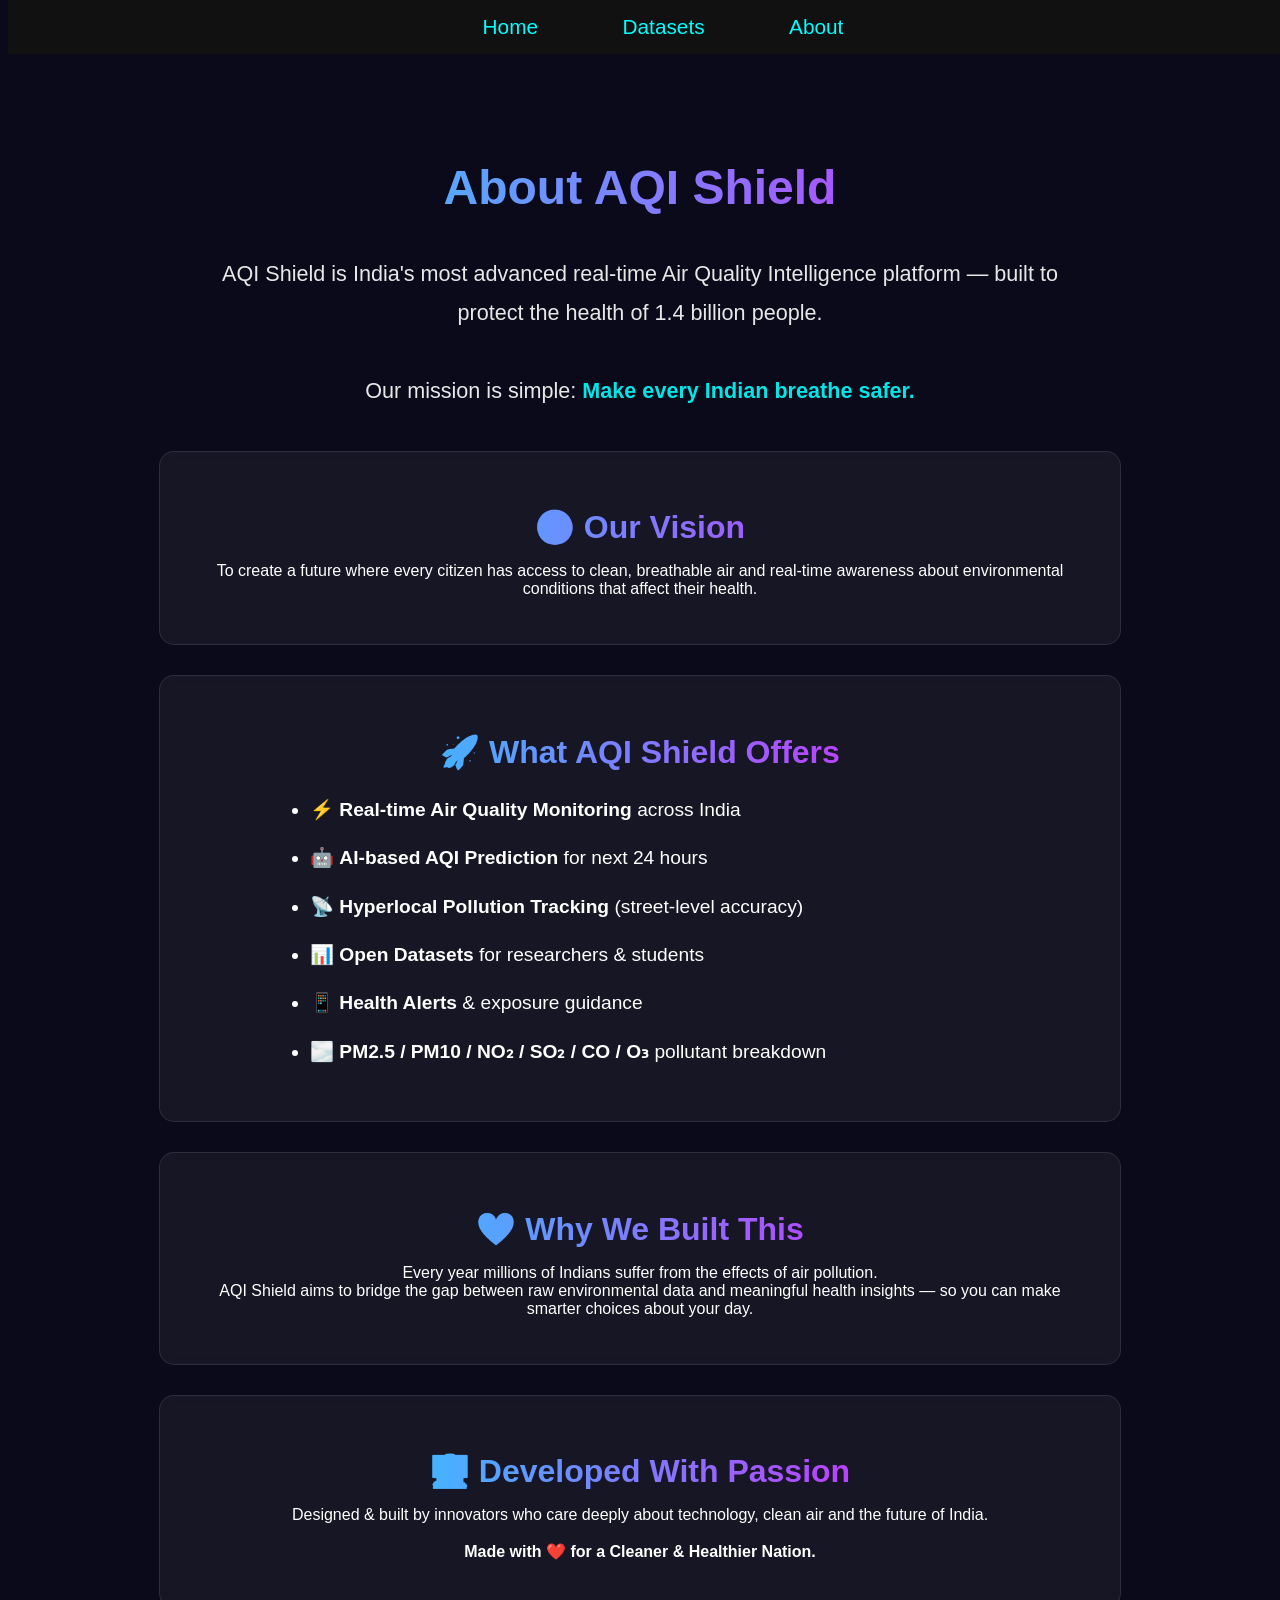
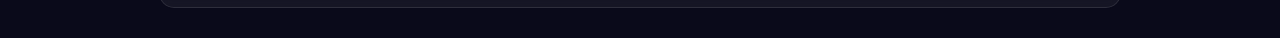
==== templates/about.html @ cfc1a2ea "Add files via upload" ====
<!DOCTYPE html>
<html>
<head>
<meta charset="utf-8">
<title>About - AQI Shield</title>

<style>
    body{
        background:#0a0a1a;
        color:#fff;
        font-family:Arial;
        text-align:center;
        padding-top:120px
    }

    nav{
        position:fixed;
        top:0;
        width:100%;
        background:#111;
        padding:15px;
        z-index:999
    }

    nav a{
        color:#0ff;
        margin:0 40px;
        text-decoration:none;
        font-size:1.3rem
    }

    nav a:hover{
        color:#f0f
    }

    h1{
        font-size:3rem;
        background:linear-gradient(90deg,#0ff,#f0f);
        -webkit-background-clip:text;
        -webkit-text-fill-color:transparent
    }

    .section{
        max-width:900px;
        margin:40px auto;
        font-size:1.35rem;
        line-height:1.8;
        opacity:0.9;
    }

    .box{
        background:rgba(255,255,255,0.05);
        border:1px solid rgba(255,255,255,0.1);
        padding:30px;
        margin:30px auto;
        border-radius:15px;
        max-width:900px;
        backdrop-filter:blur(6px);
    }

    h2{
        margin-bottom:15px;
        font-size:2rem;
        background:linear-gradient(90deg,#00f5ff,#ff00ff);
        -webkit-background-clip:text;
        -webkit-text-fill-color:transparent;
    }

    ul{
        text-align:left;
        max-width:700px;
        margin:20px auto;
        line-height:2;
        font-size:1.2rem;
    }

    li{
        margin-bottom:10px;
    }
</style>
</head>

<body>

<nav>
    <a href="/">Home</a>
    <a href="/datasets">Datasets</a>
    <a href="/about">About</a>
</nav>

<h1>About AQI Shield</h1>

<p class="section">
    AQI Shield is India's most advanced real-time Air Quality Intelligence platform —  
    built to protect the health of 1.4 billion people.<br><br>
    Our mission is simple:  
    <b style="color:#0ff;">Make every Indian breathe safer.</b>
</p>

<div class="box">
    <h2>🌍 Our Vision</h2>
    <p>
        To create a future where every citizen has access to clean, breathable air  
        and real-time awareness about environmental conditions that affect their health.
    </p>
</div>

<div class="box">
    <h2>🚀 What AQI Shield Offers</h2>
    <ul>
        <li>⚡ <b>Real-time Air Quality Monitoring</b> across India</li>
        <li>🤖 <b>AI-based AQI Prediction</b> for next 24 hours</li>
        <li>📡 <b>Hyperlocal Pollution Tracking</b> (street-level accuracy)</li>
        <li>📊 <b>Open Datasets</b> for researchers & students</li>
        <li>📱 <b>Health Alerts</b> & exposure guidance</li>
        <li>🌫️ <b>PM2.5 / PM10 / NO₂ / SO₂ / CO / O₃</b> pollutant breakdown</li>
    </ul>
</div>

<div class="box">
    <h2>❤️ Why We Built This</h2>
    <p>
        Every year millions of Indians suffer from the effects of air pollution.<br>
        AQI Shield aims to bridge the gap between raw environmental data and  
        meaningful health insights — so you can make smarter choices about your day.
    </p>
</div>

<div class="box">
    <h2>👨‍💻 Developed With Passion</h2>
    <p>
        Designed & built by innovators who care deeply about technology,  
        clean air and the future of India.<br><br>
        <b>Made with ❤️ for a Cleaner & Healthier Nation.</b>
    </p>
</div>

</body>
</html>
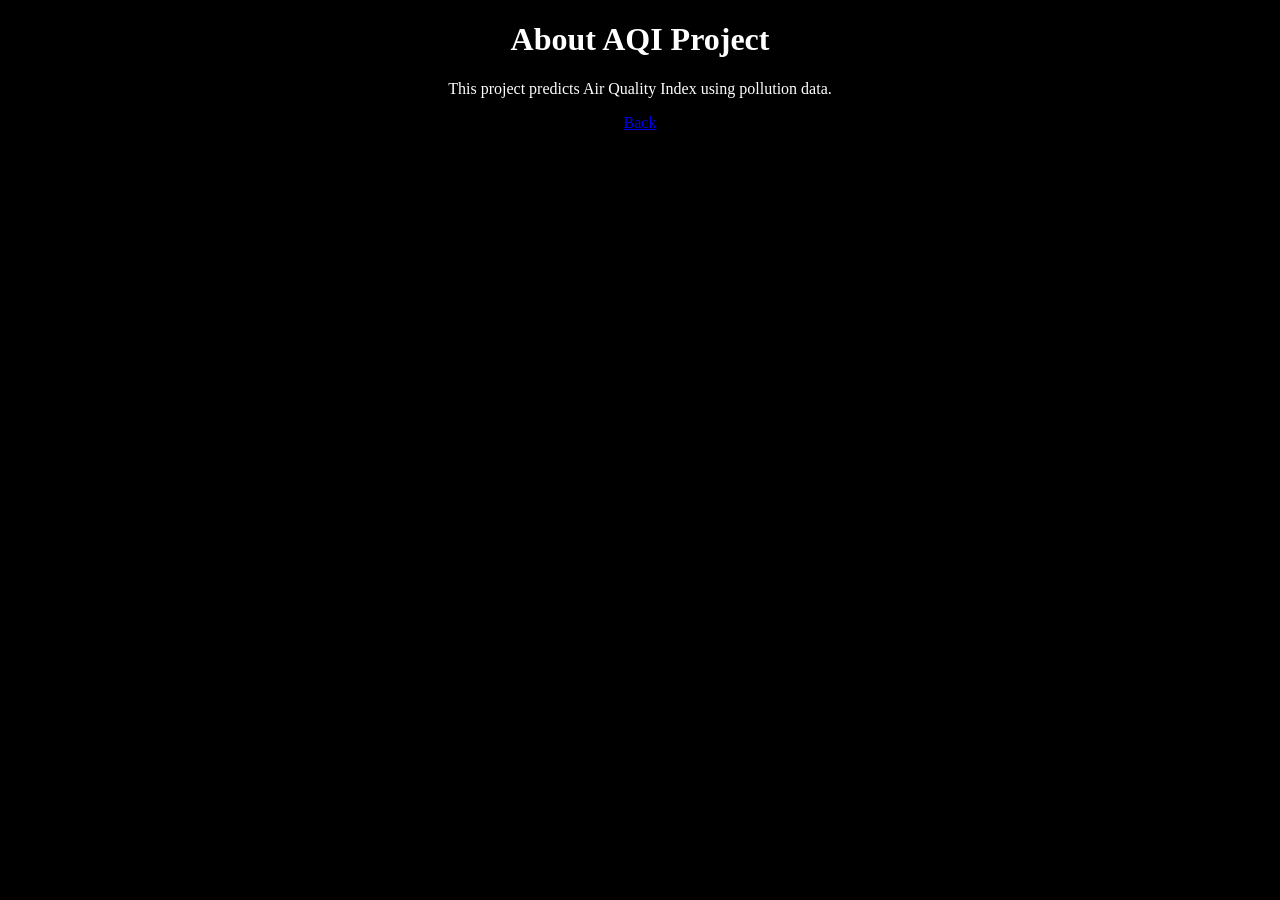
==== commit 135fcf54: "Revamp about.html for AQI project Replaced the old about page with a simplified version that focuses" ====
--- a/templates/about.html
+++ b/templates/about.html
@@ -1,139 +1,14 @@
 <!DOCTYPE html>
 <html>
 <head>
-<meta charset="utf-8">
-<title>About - AQI Shield</title>
+<title>About</title>
+</head>
+<body style="background:black;color:white;text-align:center">
 
-<style>
-    body{
-        background:#0a0a1a;
-        color:#fff;
-        font-family:Arial;
-        text-align:center;
-        padding-top:120px
-    }
+<h1>About AQI Project</h1>
+<p>This project predicts Air Quality Index using pollution data.</p>
 
-    nav{
-        position:fixed;
-        top:0;
-        width:100%;
-        background:#111;
-        padding:15px;
-        z-index:999
-    }
-
-    nav a{
-        color:#0ff;
-        margin:0 40px;
-        text-decoration:none;
-        font-size:1.3rem
-    }
-
-    nav a:hover{
-        color:#f0f
-    }
-
-    h1{
-        font-size:3rem;
-        background:linear-gradient(90deg,#0ff,#f0f);
-        -webkit-background-clip:text;
-        -webkit-text-fill-color:transparent
-    }
-
-    .section{
-        max-width:900px;
-        margin:40px auto;
-        font-size:1.35rem;
-        line-height:1.8;
-        opacity:0.9;
-    }
-
-    .box{
-        background:rgba(255,255,255,0.05);
-        border:1px solid rgba(255,255,255,0.1);
-        padding:30px;
-        margin:30px auto;
-        border-radius:15px;
-        max-width:900px;
-        backdrop-filter:blur(6px);
-    }
-
-    h2{
-        margin-bottom:15px;
-        font-size:2rem;
-        background:linear-gradient(90deg,#00f5ff,#ff00ff);
-        -webkit-background-clip:text;
-        -webkit-text-fill-color:transparent;
-    }
-
-    ul{
-        text-align:left;
-        max-width:700px;
-        margin:20px auto;
-        line-height:2;
-        font-size:1.2rem;
-    }
-
-    li{
-        margin-bottom:10px;
-    }
-</style>
-</head>
-
-<body>
-
-<nav>
-    <a href="/">Home</a>
-    <a href="/datasets">Datasets</a>
-    <a href="/about">About</a>
-</nav>
-
-<h1>About AQI Shield</h1>
-
-<p class="section">
-    AQI Shield is India's most advanced real-time Air Quality Intelligence platform —  
-    built to protect the health of 1.4 billion people.<br><br>
-    Our mission is simple:  
-    <b style="color:#0ff;">Make every Indian breathe safer.</b>
-</p>
-
-<div class="box">
-    <h2>🌍 Our Vision</h2>
-    <p>
-        To create a future where every citizen has access to clean, breathable air  
-        and real-time awareness about environmental conditions that affect their health.
-    </p>
-</div>
-
-<div class="box">
-    <h2>🚀 What AQI Shield Offers</h2>
-    <ul>
-        <li>⚡ <b>Real-time Air Quality Monitoring</b> across India</li>
-        <li>🤖 <b>AI-based AQI Prediction</b> for next 24 hours</li>
-        <li>📡 <b>Hyperlocal Pollution Tracking</b> (street-level accuracy)</li>
-        <li>📊 <b>Open Datasets</b> for researchers & students</li>
-        <li>📱 <b>Health Alerts</b> & exposure guidance</li>
-        <li>🌫️ <b>PM2.5 / PM10 / NO₂ / SO₂ / CO / O₃</b> pollutant breakdown</li>
-    </ul>
-</div>
-
-<div class="box">
-    <h2>❤️ Why We Built This</h2>
-    <p>
-        Every year millions of Indians suffer from the effects of air pollution.<br>
-        AQI Shield aims to bridge the gap between raw environmental data and  
-        meaningful health insights — so you can make smarter choices about your day.
-    </p>
-</div>
-
-<div class="box">
-    <h2>👨‍💻 Developed With Passion</h2>
-    <p>
-        Designed & built by innovators who care deeply about technology,  
-        clean air and the future of India.<br><br>
-        <b>Made with ❤️ for a Cleaner & Healthier Nation.</b>
-    </p>
-</div>
+<a href="/">Back</a>
 
 </body>
 </html>
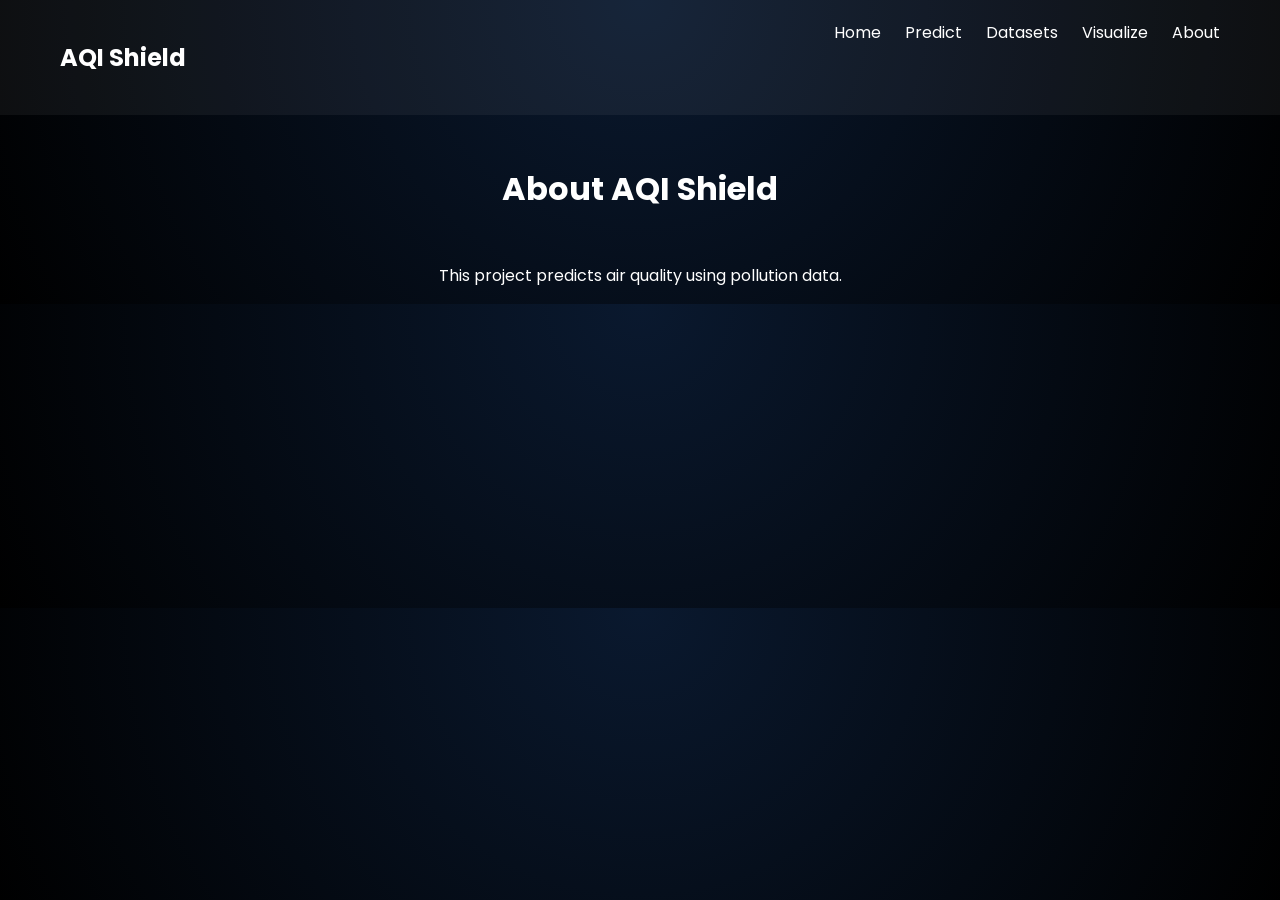
==== commit 8adccc9a: "Redesign About page with new styles and navigation" ====
--- a/templates/about.html
+++ b/templates/about.html
@@ -2,13 +2,41 @@
 <html>
 <head>
 <title>About</title>
+<link href="https://fonts.googleapis.com/css2?family=Poppins:wght@300;500;700&display=swap" rel="stylesheet">
+
+<style>
+body {
+    margin: 0;
+    font-family: 'Poppins', sans-serif;
+    background: radial-gradient(circle at top, #0a192f, #000);
+    color: white;
+}
+nav {
+    display: flex;
+    justify-content: space-between;
+    padding: 20px 60px;
+    background: rgba(255,255,255,0.05);
+}
+nav a { color:white; margin-left:20px; text-decoration:none; }
+h1, p { text-align:center; margin-top:50px; }
+</style>
 </head>
-<body style="background:black;color:white;text-align:center">
 
-<h1>About AQI Project</h1>
-<p>This project predicts Air Quality Index using pollution data.</p>
+<body>
 
-<a href="/">Back</a>
+<nav>
+    <h2>AQI Shield</h2>
+    <div>
+        <a href="/">Home</a>
+        <a href="/predict">Predict</a>
+        <a href="/datasets">Datasets</a>
+        <a href="/visualize">Visualize</a>
+        <a href="/about">About</a>
+    </div>
+</nav>
+
+<h1>About AQI Shield</h1>
+<p>This project predicts air quality using pollution data.</p>
 
 </body>
 </html>
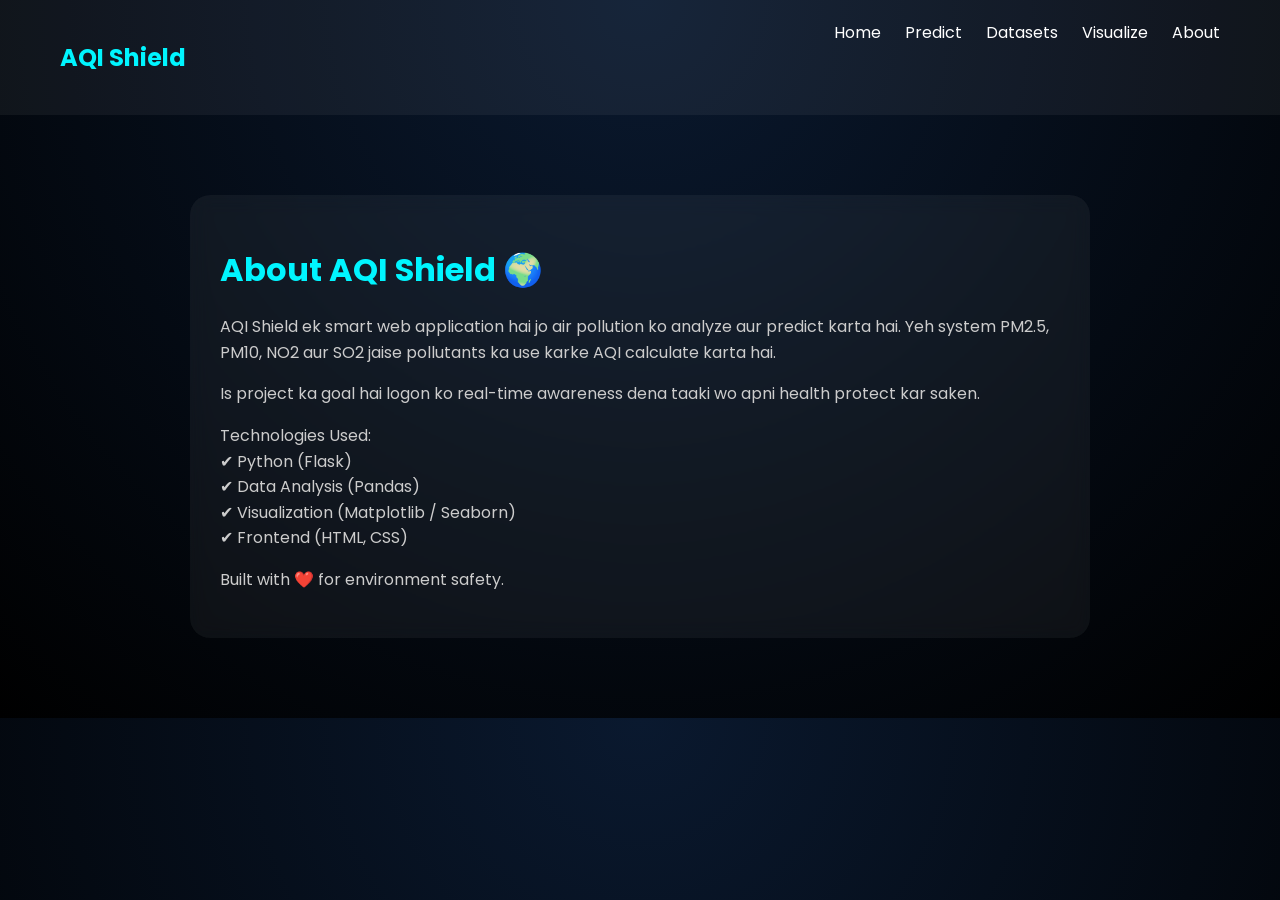
==== commit 15024bf6: "Update about.html" ====
--- a/templates/about.html
+++ b/templates/about.html
@@ -11,14 +11,43 @@
     background: radial-gradient(circle at top, #0a192f, #000);
     color: white;
 }
+
+/* NAVBAR */
 nav {
     display: flex;
     justify-content: space-between;
     padding: 20px 60px;
     background: rgba(255,255,255,0.05);
 }
+nav h2 { color:#00f5ff; }
 nav a { color:white; margin-left:20px; text-decoration:none; }
-h1, p { text-align:center; margin-top:50px; }
+nav a:hover { color:#00f5ff; }
+
+/* CONTENT */
+.container {
+    padding: 80px 60px;
+    max-width: 900px;
+    margin: auto;
+}
+
+h1 {
+    color: #00f5ff;
+    margin-bottom: 20px;
+}
+
+p {
+    color: #ccc;
+    line-height: 1.6;
+    margin-bottom: 15px;
+}
+
+/* CARD */
+.card {
+    background: rgba(255,255,255,0.05);
+    padding: 30px;
+    border-radius: 20px;
+    backdrop-filter: blur(10px);
+}
 </style>
 </head>
 
@@ -35,8 +64,32 @@
     </div>
 </nav>
 
-<h1>About AQI Shield</h1>
-<p>This project predicts air quality using pollution data.</p>
+<div class="container">
+    <div class="card">
+        <h1>About AQI Shield 🌍</h1>
+
+        <p>
+        AQI Shield ek smart web application hai jo air pollution ko analyze aur predict karta hai.
+        Yeh system PM2.5, PM10, NO2 aur SO2 jaise pollutants ka use karke AQI calculate karta hai.
+        </p>
+
+        <p>
+        Is project ka goal hai logon ko real-time awareness dena taaki wo apni health protect kar saken.
+        </p>
+
+        <p>
+        Technologies Used:
+        <br>✔ Python (Flask)
+        <br>✔ Data Analysis (Pandas)
+        <br>✔ Visualization (Matplotlib / Seaborn)
+        <br>✔ Frontend (HTML, CSS)
+        </p>
+
+        <p>
+        Built with ❤️ for environment safety.
+        </p>
+    </div>
+</div>
 
 </body>
 </html>
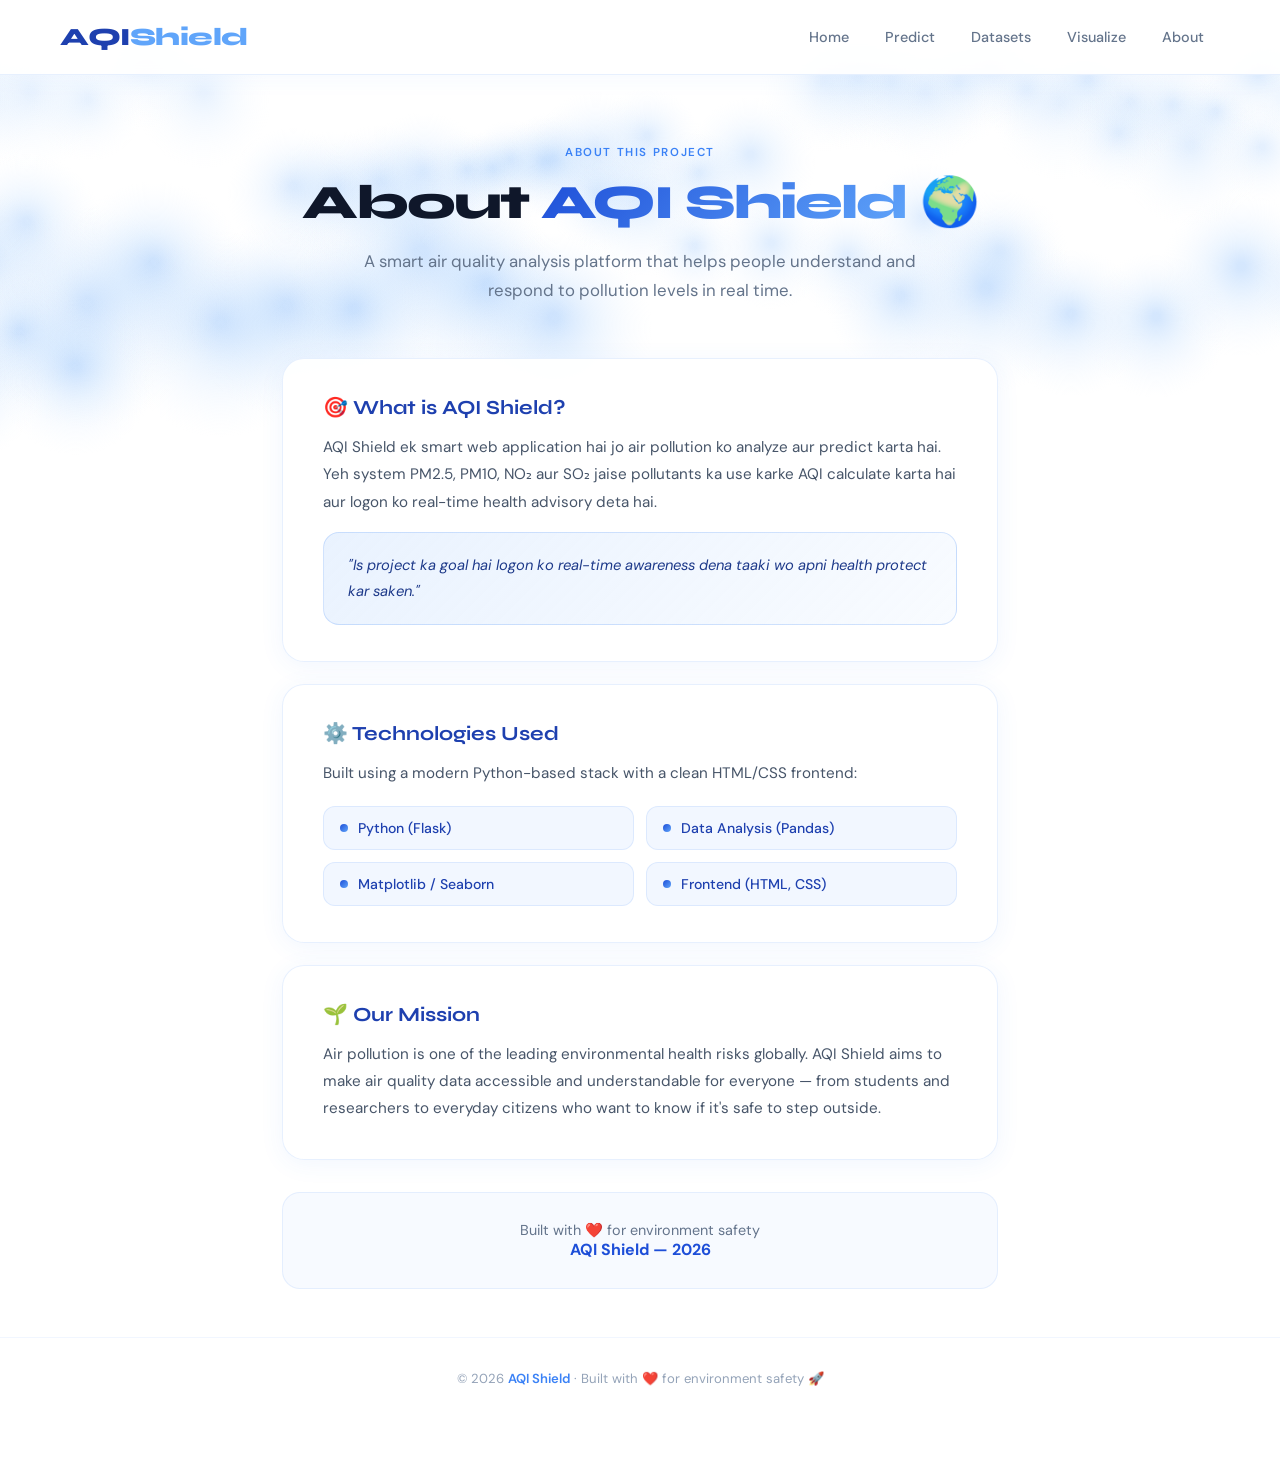
==== commit bf46d9fd: "Update about.html" ====
--- a/templates/about.html
+++ b/templates/about.html
@@ -1,95 +1,232 @@
 <!DOCTYPE html>
-<html>
+<html lang="en">
 <head>
-<title>About</title>
-<link href="https://fonts.googleapis.com/css2?family=Poppins:wght@300;500;700&display=swap" rel="stylesheet">
-
+<meta charset="UTF-8">
+<meta name="viewport" content="width=device-width, initial-scale=1.0">
+<title>About — AQI Shield</title>
+<link href="https://fonts.googleapis.com/css2?family=DM+Sans:wght@300;400;500;600&family=Syne:wght@700;800&display=swap" rel="stylesheet">
 <style>
-body {
-    margin: 0;
-    font-family: 'Poppins', sans-serif;
-    background: radial-gradient(circle at top, #0a192f, #000);
-    color: white;
-}
+*{margin:0;padding:0;box-sizing:border-box}
+html,body{width:100%;min-height:100vh;overflow-x:hidden;font-family:'DM Sans',sans-serif}
+body{background:#ffffff;color:#1a2744}
+
+#cloudCanvas{position:fixed;inset:0;width:100%;height:100%;z-index:0;pointer-events:none}
+.page{position:relative;z-index:1;min-height:100vh;padding-bottom:60px}
 
 /* NAVBAR */
-nav {
-    display: flex;
-    justify-content: space-between;
-    padding: 20px 60px;
-    background: rgba(255,255,255,0.05);
-}
-nav h2 { color:#00f5ff; }
-nav a { color:white; margin-left:20px; text-decoration:none; }
-nav a:hover { color:#00f5ff; }
+nav{
+  display:flex;justify-content:space-between;align-items:center;
+  padding:20px 60px;
+  background:rgba(255,255,255,0.88);
+  backdrop-filter:blur(20px);
+  border-bottom:1px solid rgba(59,130,246,0.12);
+  position:sticky;top:0;z-index:200;
+  box-shadow:0 1px 24px rgba(59,130,246,0.06);
+}
+.logo{font-family:'Syne',sans-serif;font-size:1.55rem;font-weight:800;color:#1e40af;letter-spacing:-0.5px}
+.logo span{color:#60a5fa}
+.nav-links{display:flex;gap:4px}
+.nav-links a{color:#64748b;text-decoration:none;padding:8px 16px;border-radius:10px;font-size:.9rem;font-weight:500;transition:all .22s}
+.nav-links a:hover{color:#1e40af;background:rgba(59,130,246,0.07)}
 
 /* CONTENT */
-.container {
-    padding: 80px 60px;
-    max-width: 900px;
-    margin: auto;
-}
-
-h1 {
-    color: #00f5ff;
-    margin-bottom: 20px;
-}
-
-p {
-    color: #ccc;
-    line-height: 1.6;
-    margin-bottom: 15px;
-}
-
-/* CARD */
-.card {
-    background: rgba(255,255,255,0.05);
-    padding: 30px;
-    border-radius: 20px;
-    backdrop-filter: blur(10px);
+.container{max-width:780px;margin:0 auto;padding:70px 32px 0}
+
+.about-header{
+  text-align:center;margin-bottom:52px;
+  animation:fadeUp .8s ease both;
+}
+.eyebrow{font-size:.72rem;letter-spacing:.14em;color:#3b82f6;text-transform:uppercase;font-weight:600;margin-bottom:14px}
+.about-header h1{
+  font-family:'Syne',sans-serif;font-size:3rem;font-weight:800;
+  letter-spacing:-2px;color:#0f172a;margin-bottom:16px;
+}
+.about-header h1 em{font-style:normal;background:linear-gradient(135deg,#1d4ed8,#60a5fa);-webkit-background-clip:text;-webkit-text-fill-color:transparent}
+.about-header p{color:#64748b;font-size:1.05rem;line-height:1.75;max-width:560px;margin:0 auto}
+
+/* CARDS */
+.card{
+  background:rgba(255,255,255,0.92);
+  border:1px solid rgba(59,130,246,0.12);
+  border-radius:22px;padding:36px 40px;margin-bottom:22px;
+  box-shadow:0 4px 24px rgba(59,130,246,0.07);
+  animation:fadeUp .9s ease both;
+  transition:.3s;
+}
+.card:hover{border-color:rgba(59,130,246,0.28);box-shadow:0 10px 40px rgba(59,130,246,0.1);transform:translateY(-3px)}
+
+.card h2{
+  font-family:'Syne',sans-serif;font-size:1.25rem;font-weight:700;
+  color:#1e40af;margin-bottom:14px;display:flex;align-items:center;gap:10px;
+}
+.card p{color:#475569;font-size:.95rem;line-height:1.8}
+
+/* TECH STACK */
+.tech-grid{
+  display:grid;grid-template-columns:repeat(2,1fr);gap:12px;margin-top:18px;
+}
+.tech-item{
+  display:flex;align-items:center;gap:10px;
+  background:rgba(239,246,255,0.8);
+  border:1px solid rgba(59,130,246,0.12);
+  border-radius:12px;padding:12px 16px;
+  font-size:.88rem;font-weight:500;color:#1e40af;
+  transition:.2s;
+}
+.tech-item:hover{background:rgba(219,234,254,0.8);border-color:rgba(59,130,246,0.3)}
+.tech-dot{width:8px;height:8px;border-radius:50%;background:linear-gradient(135deg,#1d4ed8,#60a5fa);flex-shrink:0}
+
+/* MISSION HIGHLIGHT */
+.highlight{
+  background:linear-gradient(135deg,rgba(219,234,254,0.6),rgba(239,246,255,0.4));
+  border:1px solid rgba(59,130,246,0.2);
+  border-radius:16px;padding:20px 24px;margin-top:16px;
+  font-size:.92rem;color:#1e3a8a;line-height:1.75;font-style:italic;
+}
+
+/* BUILT BY */
+.built-by{
+  text-align:center;margin-top:32px;padding:28px;
+  background:rgba(239,246,255,0.5);
+  border:1px solid rgba(59,130,246,0.1);
+  border-radius:18px;
+  animation:fadeUp 1s ease .4s both;
+}
+.built-by p{color:#64748b;font-size:.9rem}
+.built-by strong{color:#1d4ed8;font-size:1rem}
+
+footer{text-align:center;padding:32px;color:#94a3b8;font-size:.82rem;border-top:1px solid rgba(59,130,246,0.07);background:#fff;margin-top:48px}
+footer span{color:#3b82f6;font-weight:600}
+
+@keyframes fadeUp{from{opacity:0;transform:translateY(28px)}to{opacity:1;transform:translateY(0)}}
+@media(max-width:680px){
+  nav{padding:16px 20px}.nav-links a{padding:6px 10px;font-size:.82rem}
+  .container{padding:50px 18px 0}.about-header h1{font-size:2.2rem}
+  .card{padding:26px 22px}.tech-grid{grid-template-columns:1fr}
 }
 </style>
 </head>
-
 <body>
 
+<canvas id="cloudCanvas"></canvas>
+
+<div class="page">
 <nav>
-    <h2>AQI Shield</h2>
-    <div>
-        <a href="/">Home</a>
-        <a href="/predict">Predict</a>
-        <a href="/datasets">Datasets</a>
-        <a href="/visualize">Visualize</a>
-        <a href="/about">About</a>
+  <div class="logo">AQI<span>Shield</span></div>
+  <div class="nav-links">
+    <a href="/">Home</a>
+    <a href="/predict">Predict</a>
+    <a href="/datasets">Datasets</a>
+    <a href="/visualize">Visualize</a>
+    <a href="/about">About</a>
+  </div>
+</nav>
+
+<div class="container">
+
+  <div class="about-header">
+    <div class="eyebrow">About this project</div>
+    <h1>About <em>AQI Shield</em> 🌍</h1>
+    <p>A smart air quality analysis platform that helps people understand and respond to pollution levels in real time.</p>
+  </div>
+
+  <div class="card" style="animation-delay:.05s">
+    <h2>🎯 What is AQI Shield?</h2>
+    <p>
+      AQI Shield ek smart web application hai jo air pollution ko analyze aur predict karta hai.
+      Yeh system PM2.5, PM10, NO₂ aur SO₂ jaise pollutants ka use karke AQI calculate karta hai
+      aur logon ko real-time health advisory deta hai.
+    </p>
+    <div class="highlight">
+      "Is project ka goal hai logon ko real-time awareness dena taaki wo apni health protect kar saken."
     </div>
-</nav>
-
-<div class="container">
-    <div class="card">
-        <h1>About AQI Shield 🌍</h1>
-
-        <p>
-        AQI Shield ek smart web application hai jo air pollution ko analyze aur predict karta hai.
-        Yeh system PM2.5, PM10, NO2 aur SO2 jaise pollutants ka use karke AQI calculate karta hai.
-        </p>
-
-        <p>
-        Is project ka goal hai logon ko real-time awareness dena taaki wo apni health protect kar saken.
-        </p>
-
-        <p>
-        Technologies Used:
-        <br>✔ Python (Flask)
-        <br>✔ Data Analysis (Pandas)
-        <br>✔ Visualization (Matplotlib / Seaborn)
-        <br>✔ Frontend (HTML, CSS)
-        </p>
-
-        <p>
-        Built with ❤️ for environment safety.
-        </p>
+  </div>
+
+  <div class="card" style="animation-delay:.15s">
+    <h2>⚙️ Technologies Used</h2>
+    <p>Built using a modern Python-based stack with a clean HTML/CSS frontend:</p>
+    <div class="tech-grid">
+      <div class="tech-item"><span class="tech-dot"></span>Python (Flask)</div>
+      <div class="tech-item"><span class="tech-dot"></span>Data Analysis (Pandas)</div>
+      <div class="tech-item"><span class="tech-dot"></span>Matplotlib / Seaborn</div>
+      <div class="tech-item"><span class="tech-dot"></span>Frontend (HTML, CSS)</div>
     </div>
+  </div>
+
+  <div class="card" style="animation-delay:.25s">
+    <h2>🌱 Our Mission</h2>
+    <p>
+      Air pollution is one of the leading environmental health risks globally.
+      AQI Shield aims to make air quality data accessible and understandable for everyone —
+      from students and researchers to everyday citizens who want to know if it's safe to step outside.
+    </p>
+  </div>
+
+  <div class="built-by">
+    <p>Built with ❤️ for environment safety</p>
+    <strong>AQI Shield — 2026</strong>
+  </div>
+
 </div>
 
+<footer>© 2026 <span>AQI Shield</span> · Built with ❤️ for environment safety 🚀</footer>
+</div>
+
+<script>
+const canvas = document.getElementById('cloudCanvas');
+const ctx = canvas.getContext('2d');
+let W, H;
+function resize() { W = canvas.width = window.innerWidth; H = canvas.height = window.innerHeight; }
+resize(); window.addEventListener('resize', resize);
+
+class Cloud {
+  constructor(layer) { this.layer = layer; this.reset(true); }
+  reset(init) {
+    const l = this.layer;
+    this.y = H * (0.04 + l * 0.14 + Math.random() * 0.12);
+    this.x = init ? Math.random() * W * 1.4 - W * 0.2 : -W * 0.4;
+    this.w = 180 + l * 100 + Math.random() * 160;
+    this.h = this.w * (0.25 + Math.random() * 0.12);
+    this.speed = 0.25 + l * 0.2 + Math.random() * 0.2;
+    this.alpha = 0.055 + l * 0.03 + Math.random() * 0.025;
+    this.puffs = [];
+    const n = 5 + Math.floor(Math.random() * 5);
+    for (let i = 0; i < n; i++) {
+      this.puffs.push({
+        ox: (i / (n - 1) - 0.5) * this.w * 0.88,
+        oy: (Math.random() - 0.5) * this.h * 0.5,
+        r: this.h * (0.4 + Math.random() * 0.32)
+      });
+    }
+  }
+  draw() {
+    ctx.save(); ctx.translate(this.x, this.y);
+    this.puffs.forEach(p => {
+      const grad = ctx.createRadialGradient(p.ox, p.oy - p.r * 0.12, p.r * 0.05, p.ox, p.oy, p.r);
+      const a = this.alpha;
+      grad.addColorStop(0,    `rgba(96,165,250,${a * 2.2})`);
+      grad.addColorStop(0.35, `rgba(147,197,253,${a * 1.4})`);
+      grad.addColorStop(0.7,  `rgba(191,219,254,${a * 0.7})`);
+      grad.addColorStop(1,    `rgba(219,234,254,0)`);
+      ctx.beginPath(); ctx.arc(p.ox, p.oy, p.r, 0, Math.PI * 2);
+      ctx.fillStyle = grad; ctx.fill();
+    });
+    ctx.restore();
+  }
+  update() { this.x += this.speed; if (this.x > W * 1.4) this.reset(false); }
+}
+const clouds = [];
+for (let l = 0; l < 3; l++) {
+  const n = l === 0 ? 5 : l === 1 ? 4 : 3;
+  for (let i = 0; i < n; i++) clouds.push(new Cloud(l));
+}
+function loop() {
+  ctx.clearRect(0, 0, W, H);
+  clouds.sort((a, b) => a.layer - b.layer);
+  clouds.forEach(c => { c.update(); c.draw(); });
+  requestAnimationFrame(loop);
+}
+loop();
+</script>
 </body>
 </html>
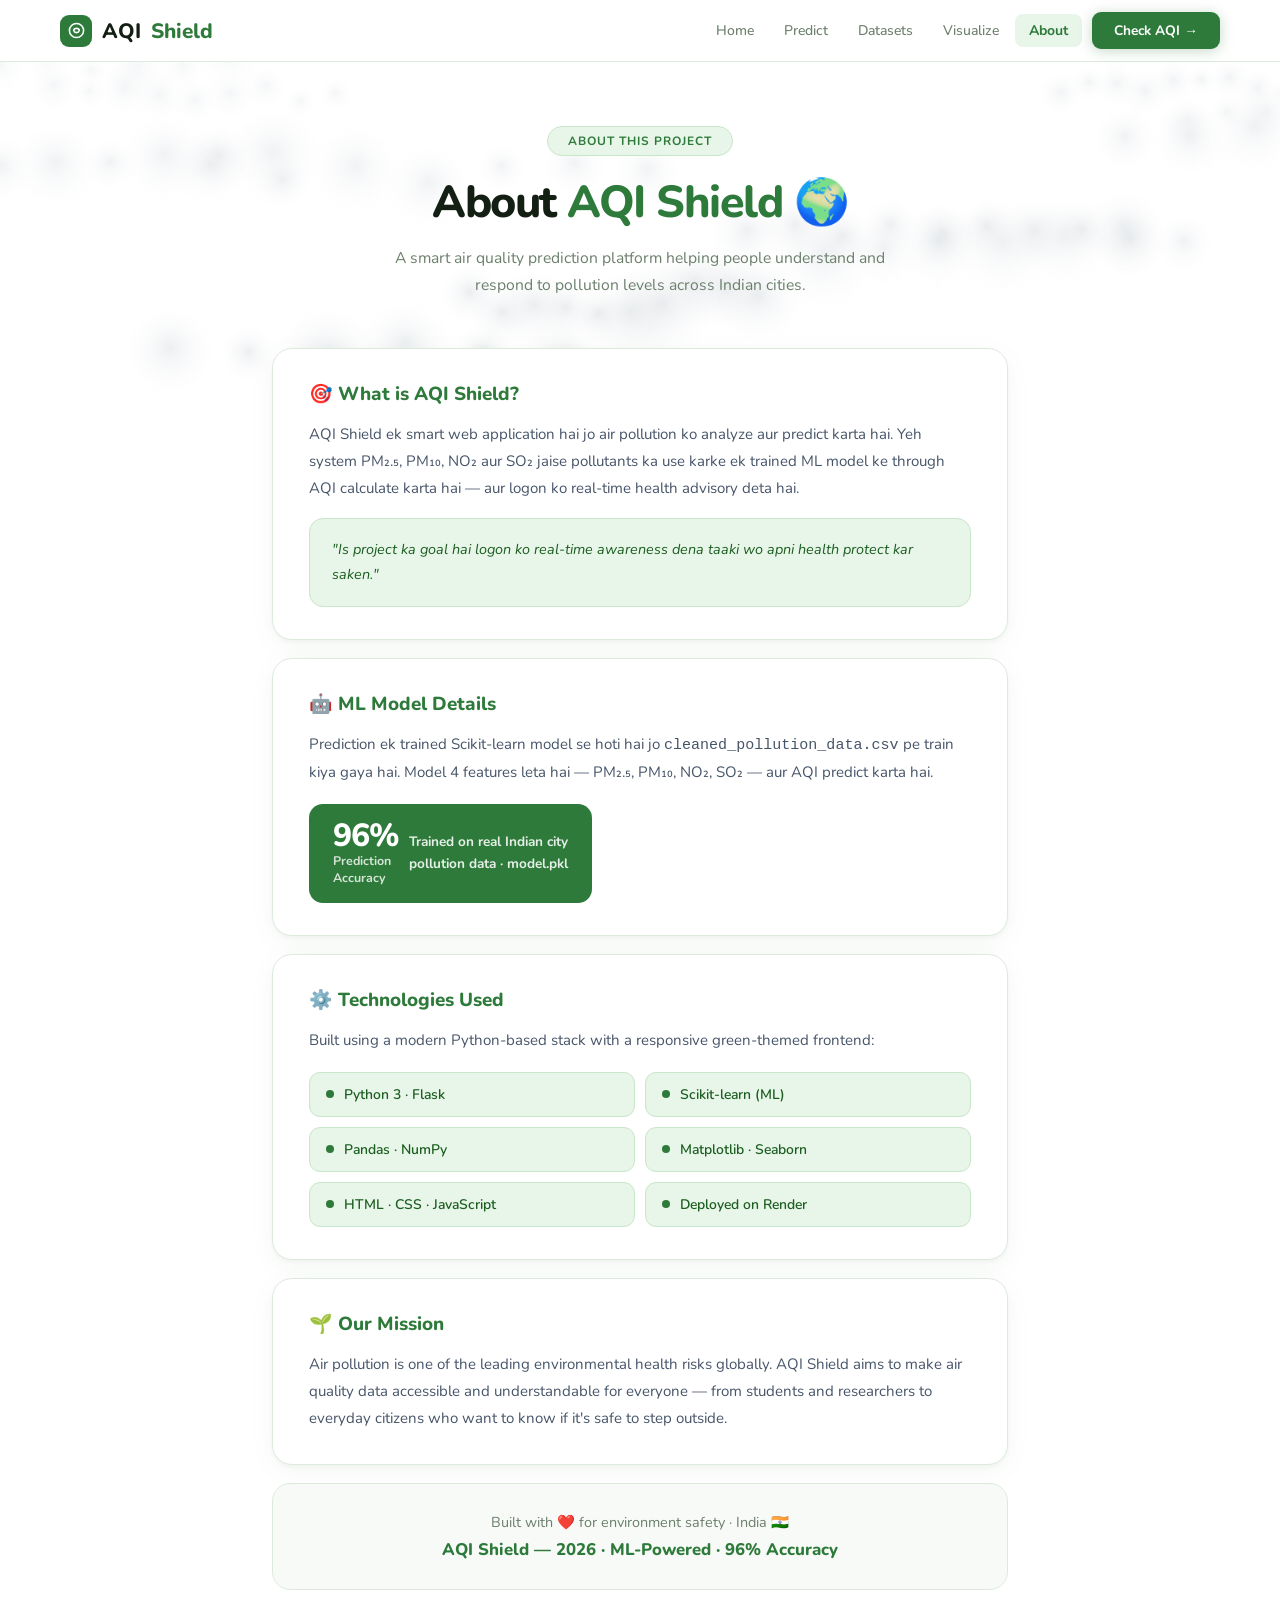
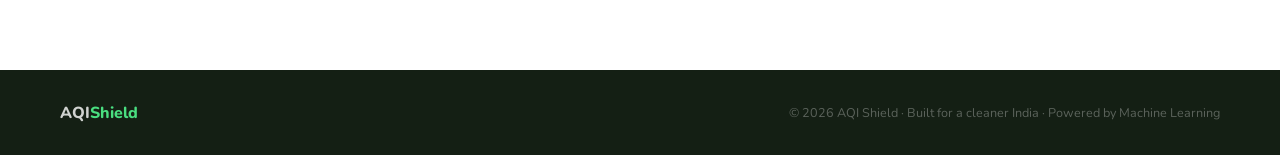
==== commit c903b1ee: "Update about.html" ====
--- a/templates/about.html
+++ b/templates/about.html
@@ -4,229 +4,237 @@
 <meta charset="UTF-8">
 <meta name="viewport" content="width=device-width, initial-scale=1.0">
 <title>About — AQI Shield</title>
-<link href="https://fonts.googleapis.com/css2?family=DM+Sans:wght@300;400;500;600&family=Syne:wght@700;800&display=swap" rel="stylesheet">
 <style>
-*{margin:0;padding:0;box-sizing:border-box}
-html,body{width:100%;min-height:100vh;overflow-x:hidden;font-family:'DM Sans',sans-serif}
-body{background:#ffffff;color:#1a2744}
-
-#cloudCanvas{position:fixed;inset:0;width:100%;height:100%;z-index:0;pointer-events:none}
-.page{position:relative;z-index:1;min-height:100vh;padding-bottom:60px}
-
-/* NAVBAR */
-nav{
-  display:flex;justify-content:space-between;align-items:center;
-  padding:20px 60px;
-  background:rgba(255,255,255,0.88);
-  backdrop-filter:blur(20px);
-  border-bottom:1px solid rgba(59,130,246,0.12);
-  position:sticky;top:0;z-index:200;
-  box-shadow:0 1px 24px rgba(59,130,246,0.06);
+@import url('https://fonts.googleapis.com/css2?family=Nunito:wght@300;400;500;600;700;800&display=swap');
+*,*::before,*::after{margin:0;padding:0;box-sizing:border-box}
+:root{
+  --white:#fff;--bg:#f7faf7;
+  --ink:#141f14;--ink2:#2e3d2e;--muted:#6b7f6b;
+  --line:#ddeadd;--G:#2d7a3a;--G2:#3a9e4a;
+  --G3:#e8f5e9;--G4:#c8e6c9;--Gdk:#1b5e20;
 }
-.logo{font-family:'Syne',sans-serif;font-size:1.55rem;font-weight:800;color:#1e40af;letter-spacing:-0.5px}
-.logo span{color:#60a5fa}
-.nav-links{display:flex;gap:4px}
-.nav-links a{color:#64748b;text-decoration:none;padding:8px 16px;border-radius:10px;font-size:.9rem;font-weight:500;transition:all .22s}
-.nav-links a:hover{color:#1e40af;background:rgba(59,130,246,0.07)}
+html,body{width:100%;min-height:100vh;overflow-x:hidden;
+  background:var(--white);color:var(--ink);
+  font-family:'Nunito',Calibri,'Segoe UI',sans-serif;
+  -webkit-font-smoothing:antialiased}
+#sky{position:fixed;inset:0;width:100%;height:100%;z-index:0;pointer-events:none}
+.page{position:relative;z-index:1;min-height:100vh;display:flex;flex-direction:column}
+.page-body{flex:1}
+
+/* NAV */
+nav{position:sticky;top:0;z-index:500;display:flex;align-items:center;
+  justify-content:space-between;padding:0 60px;height:62px;
+  background:rgba(255,255,255,.96);backdrop-filter:blur(20px);
+  border-bottom:1px solid var(--line)}
+.logo{display:flex;align-items:center;gap:10px;text-decoration:none;
+  font-size:1.3rem;font-weight:800;color:var(--ink)}
+.logo-mark{width:32px;height:32px;border-radius:9px;background:var(--G);
+  display:flex;align-items:center;justify-content:center;flex-shrink:0}
+.logo-mark svg{width:17px;height:17px;fill:none;stroke:#fff;stroke-width:2.2;
+  stroke-linecap:round;stroke-linejoin:round}
+.logo span{color:var(--G)}
+.nav-links{display:flex;align-items:center;gap:2px}
+.nav-links a{font-size:.875rem;font-weight:500;color:var(--muted);
+  text-decoration:none;padding:7px 14px;border-radius:8px;transition:all .18s}
+.nav-links a:hover{color:var(--ink);background:var(--G3)}
+.nav-links a.active{color:var(--G);background:var(--G3);font-weight:700}
+.nav-links .cta{margin-left:8px;background:var(--G);color:#fff!important;
+  padding:9px 22px;border-radius:9px;font-weight:700;font-size:.855rem;
+  box-shadow:0 2px 14px rgba(45,122,58,.28);transition:all .2s}
+.nav-links .cta:hover{background:var(--Gdk);transform:translateY(-1px)}
 
 /* CONTENT */
-.container{max-width:780px;margin:0 auto;padding:70px 32px 0}
-
-.about-header{
-  text-align:center;margin-bottom:52px;
-  animation:fadeUp .8s ease both;
-}
-.eyebrow{font-size:.72rem;letter-spacing:.14em;color:#3b82f6;text-transform:uppercase;font-weight:600;margin-bottom:14px}
-.about-header h1{
-  font-family:'Syne',sans-serif;font-size:3rem;font-weight:800;
-  letter-spacing:-2px;color:#0f172a;margin-bottom:16px;
-}
-.about-header h1 em{font-style:normal;background:linear-gradient(135deg,#1d4ed8,#60a5fa);-webkit-background-clip:text;-webkit-text-fill-color:transparent}
-.about-header p{color:#64748b;font-size:1.05rem;line-height:1.75;max-width:560px;margin:0 auto}
+.about-wrap{max-width:800px;margin:0 auto;padding:64px 32px 80px}
+
+.about-header{text-align:center;margin-bottom:48px}
+.eyebrow{display:inline-flex;align-items:center;gap:8px;
+  background:var(--G3);border:1px solid var(--G4);border-radius:999px;
+  padding:6px 20px;font-size:.75rem;font-weight:700;color:var(--G);
+  letter-spacing:.08em;text-transform:uppercase;margin-bottom:16px}
+.about-header h1{font-size:clamp(2rem,4vw,2.8rem);font-weight:800;
+  color:var(--ink);letter-spacing:-1.5px;margin-bottom:12px}
+.about-header h1 em{font-style:normal;color:var(--G)}
+.about-header p{font-size:.98rem;color:var(--muted);line-height:1.75;
+  max-width:520px;margin:0 auto}
 
 /* CARDS */
-.card{
-  background:rgba(255,255,255,0.92);
-  border:1px solid rgba(59,130,246,0.12);
-  border-radius:22px;padding:36px 40px;margin-bottom:22px;
-  box-shadow:0 4px 24px rgba(59,130,246,0.07);
-  animation:fadeUp .9s ease both;
-  transition:.3s;
-}
-.card:hover{border-color:rgba(59,130,246,0.28);box-shadow:0 10px 40px rgba(59,130,246,0.1);transform:translateY(-3px)}
-
-.card h2{
-  font-family:'Syne',sans-serif;font-size:1.25rem;font-weight:700;
-  color:#1e40af;margin-bottom:14px;display:flex;align-items:center;gap:10px;
-}
-.card p{color:#475569;font-size:.95rem;line-height:1.8}
-
-/* TECH STACK */
-.tech-grid{
-  display:grid;grid-template-columns:repeat(2,1fr);gap:12px;margin-top:18px;
-}
-.tech-item{
-  display:flex;align-items:center;gap:10px;
-  background:rgba(239,246,255,0.8);
-  border:1px solid rgba(59,130,246,0.12);
-  border-radius:12px;padding:12px 16px;
-  font-size:.88rem;font-weight:500;color:#1e40af;
-  transition:.2s;
-}
-.tech-item:hover{background:rgba(219,234,254,0.8);border-color:rgba(59,130,246,0.3)}
-.tech-dot{width:8px;height:8px;border-radius:50%;background:linear-gradient(135deg,#1d4ed8,#60a5fa);flex-shrink:0}
-
-/* MISSION HIGHLIGHT */
-.highlight{
-  background:linear-gradient(135deg,rgba(219,234,254,0.6),rgba(239,246,255,0.4));
-  border:1px solid rgba(59,130,246,0.2);
-  border-radius:16px;padding:20px 24px;margin-top:16px;
-  font-size:.92rem;color:#1e3a8a;line-height:1.75;font-style:italic;
-}
+.acard{background:var(--white);border:1px solid var(--line);
+  border-radius:20px;padding:32px 36px;margin-bottom:18px;
+  box-shadow:0 2px 4px rgba(0,0,0,.03),0 6px 24px rgba(45,122,58,.06);
+  transition:all .28s;animation:up .7s cubic-bezier(.22,1,.36,1) both}
+.acard:hover{border-color:var(--G4);
+  box-shadow:0 10px 36px rgba(45,122,58,.1);transform:translateY(-3px)}
+.acard h2{font-size:1.18rem;font-weight:800;color:var(--G);
+  margin-bottom:14px;display:flex;align-items:center;gap:10px}
+.acard p{color:#475569;font-size:.94rem;line-height:1.8}
+
+.highlight-box{background:var(--G3);border:1px solid var(--G4);
+  border-radius:14px;padding:18px 22px;margin-top:16px;
+  font-size:.9rem;color:var(--Gdk);line-height:1.75;font-style:italic}
+
+/* TECH GRID */
+.tech-grid{display:grid;grid-template-columns:repeat(2,1fr);gap:10px;margin-top:18px}
+.tech-item{display:flex;align-items:center;gap:10px;
+  background:var(--G3);border:1px solid var(--G4);border-radius:11px;
+  padding:12px 16px;font-size:.87rem;font-weight:600;color:var(--Gdk);
+  transition:.2s}
+.tech-item:hover{background:var(--G4)}
+.tech-dot{width:8px;height:8px;border-radius:50%;background:var(--G);flex-shrink:0}
+
+/* ACCURACY BADGE */
+.acc-badge{display:inline-flex;align-items:center;gap:10px;
+  background:var(--G);color:#fff;border-radius:14px;
+  padding:16px 24px;margin-top:18px;font-weight:700}
+.acc-badge .acc-num{font-size:2rem;font-weight:800;letter-spacing:-1px;line-height:1}
+.acc-badge .acc-lbl{font-size:.78rem;opacity:.8;line-height:1.4}
 
 /* BUILT BY */
-.built-by{
-  text-align:center;margin-top:32px;padding:28px;
-  background:rgba(239,246,255,0.5);
-  border:1px solid rgba(59,130,246,0.1);
-  border-radius:18px;
-  animation:fadeUp 1s ease .4s both;
-}
-.built-by p{color:#64748b;font-size:.9rem}
-.built-by strong{color:#1d4ed8;font-size:1rem}
-
-footer{text-align:center;padding:32px;color:#94a3b8;font-size:.82rem;border-top:1px solid rgba(59,130,246,0.07);background:#fff;margin-top:48px}
-footer span{color:#3b82f6;font-weight:600}
-
-@keyframes fadeUp{from{opacity:0;transform:translateY(28px)}to{opacity:1;transform:translateY(0)}}
-@media(max-width:680px){
-  nav{padding:16px 20px}.nav-links a{padding:6px 10px;font-size:.82rem}
-  .container{padding:50px 18px 0}.about-header h1{font-size:2.2rem}
-  .card{padding:26px 22px}.tech-grid{grid-template-columns:1fr}
+.built-by{text-align:center;margin-top:8px;padding:28px;
+  background:var(--bg);border:1px solid var(--line);border-radius:18px;
+  animation:up .9s cubic-bezier(.22,1,.36,1) .3s both}
+.built-by p{color:var(--muted);font-size:.9rem;margin-bottom:6px}
+.built-by strong{color:var(--G);font-size:1.05rem;font-weight:800}
+
+/* FOOTER */
+footer{background:var(--ink);padding:32px 60px;
+  display:flex;align-items:center;justify-content:space-between;flex-wrap:wrap;gap:14px}
+.fb{font-size:1rem;font-weight:800;color:rgba(255,255,255,.8)}
+.fb span{color:#4ade80}
+.fc{font-size:.79rem;color:rgba(255,255,255,.3)}
+
+@keyframes up{from{opacity:0;transform:translateY(24px)}to{opacity:1;transform:translateY(0)}}
+
+/* RESPONSIVE */
+@media(max-width:720px){
+  nav{padding:0 16px;height:56px}
+  .nav-links a:not(.cta){display:none}
+  .about-wrap{padding:44px 16px 60px}
+  .acard{padding:24px 18px}
+  .tech-grid{grid-template-columns:1fr}
+  footer{flex-direction:column;text-align:center;padding:24px 16px}
 }
 </style>
 </head>
 <body>
-
-<canvas id="cloudCanvas"></canvas>
-
+<canvas id="sky"></canvas>
 <div class="page">
+<div class="page-body">
+
+<!-- NAV -->
 <nav>
-  <div class="logo">AQI<span>Shield</span></div>
+  <a class="logo" href="/">
+    <div class="logo-mark">
+      <svg viewBox="0 0 24 24"><path d="M12 22c5.523 0 10-4.477 10-10S17.523 2 12 2 2 6.477 2 12s4.477 10 10 10z"/><path d="M8 12s.5-3 4-3 4 3 4 3-1 3-4 3-4-3-4-3z"/></svg>
+    </div>
+    AQI<span>Shield</span>
+  </a>
   <div class="nav-links">
     <a href="/">Home</a>
     <a href="/predict">Predict</a>
     <a href="/datasets">Datasets</a>
     <a href="/visualize">Visualize</a>
-    <a href="/about">About</a>
+    <a href="/about" class="active">About</a>
+    <a href="/predict" class="cta">Check AQI →</a>
   </div>
 </nav>
 
-<div class="container">
+<!-- CONTENT -->
+<div class="about-wrap">
 
   <div class="about-header">
     <div class="eyebrow">About this project</div>
     <h1>About <em>AQI Shield</em> 🌍</h1>
-    <p>A smart air quality analysis platform that helps people understand and respond to pollution levels in real time.</p>
-  </div>
-
-  <div class="card" style="animation-delay:.05s">
+    <p>A smart air quality prediction platform helping people understand and respond to pollution levels across Indian cities.</p>
+  </div>
+
+  <div class="acard" style="animation-delay:.05s">
     <h2>🎯 What is AQI Shield?</h2>
-    <p>
-      AQI Shield ek smart web application hai jo air pollution ko analyze aur predict karta hai.
-      Yeh system PM2.5, PM10, NO₂ aur SO₂ jaise pollutants ka use karke AQI calculate karta hai
-      aur logon ko real-time health advisory deta hai.
-    </p>
-    <div class="highlight">
+    <p>AQI Shield ek smart web application hai jo air pollution ko analyze aur predict karta hai. Yeh system PM₂.₅, PM₁₀, NO₂ aur SO₂ jaise pollutants ka use karke ek trained ML model ke through AQI calculate karta hai — aur logon ko real-time health advisory deta hai.</p>
+    <div class="highlight-box">
       "Is project ka goal hai logon ko real-time awareness dena taaki wo apni health protect kar saken."
     </div>
   </div>
 
-  <div class="card" style="animation-delay:.15s">
+  <div class="acard" style="animation-delay:.12s">
+    <h2>🤖 ML Model Details</h2>
+    <p>Prediction ek trained Scikit-learn model se hoti hai jo <code>cleaned_pollution_data.csv</code> pe train kiya gaya hai. Model 4 features leta hai — PM₂.₅, PM₁₀, NO₂, SO₂ — aur AQI predict karta hai.</p>
+    <div class="acc-badge">
+      <div>
+        <div class="acc-num">96%</div>
+        <div class="acc-lbl">Prediction<br>Accuracy</div>
+      </div>
+      <div style="font-size:.85rem;line-height:1.6;opacity:.88">
+        Trained on real Indian city<br>pollution data · model.pkl
+      </div>
+    </div>
+  </div>
+
+  <div class="acard" style="animation-delay:.19s">
     <h2>⚙️ Technologies Used</h2>
-    <p>Built using a modern Python-based stack with a clean HTML/CSS frontend:</p>
+    <p>Built using a modern Python-based stack with a responsive green-themed frontend:</p>
     <div class="tech-grid">
-      <div class="tech-item"><span class="tech-dot"></span>Python (Flask)</div>
-      <div class="tech-item"><span class="tech-dot"></span>Data Analysis (Pandas)</div>
-      <div class="tech-item"><span class="tech-dot"></span>Matplotlib / Seaborn</div>
-      <div class="tech-item"><span class="tech-dot"></span>Frontend (HTML, CSS)</div>
-    </div>
-  </div>
-
-  <div class="card" style="animation-delay:.25s">
+      <div class="tech-item"><span class="tech-dot"></span>Python 3 · Flask</div>
+      <div class="tech-item"><span class="tech-dot"></span>Scikit-learn (ML)</div>
+      <div class="tech-item"><span class="tech-dot"></span>Pandas · NumPy</div>
+      <div class="tech-item"><span class="tech-dot"></span>Matplotlib · Seaborn</div>
+      <div class="tech-item"><span class="tech-dot"></span>HTML · CSS · JavaScript</div>
+      <div class="tech-item"><span class="tech-dot"></span>Deployed on Render</div>
+    </div>
+  </div>
+
+  <div class="acard" style="animation-delay:.26s">
     <h2>🌱 Our Mission</h2>
-    <p>
-      Air pollution is one of the leading environmental health risks globally.
-      AQI Shield aims to make air quality data accessible and understandable for everyone —
-      from students and researchers to everyday citizens who want to know if it's safe to step outside.
-    </p>
+    <p>Air pollution is one of the leading environmental health risks globally. AQI Shield aims to make air quality data accessible and understandable for everyone — from students and researchers to everyday citizens who want to know if it's safe to step outside.</p>
   </div>
 
   <div class="built-by">
-    <p>Built with ❤️ for environment safety</p>
-    <strong>AQI Shield — 2026</strong>
+    <p>Built with ❤️ for environment safety · India 🇮🇳</p>
+    <strong>AQI Shield — 2026 · ML-Powered · 96% Accuracy</strong>
   </div>
 
 </div>
-
-<footer>© 2026 <span>AQI Shield</span> · Built with ❤️ for environment safety 🚀</footer>
+</div><!-- page-body -->
+
+<footer>
+  <div class="fb">AQI<span>Shield</span></div>
+  <div class="fc">© 2026 AQI Shield · Built for a cleaner India · Powered by Machine Learning</div>
+</footer>
 </div>
 
+<!-- CLOUDS -->
 <script>
-const canvas = document.getElementById('cloudCanvas');
-const ctx = canvas.getContext('2d');
-let W, H;
-function resize() { W = canvas.width = window.innerWidth; H = canvas.height = window.innerHeight; }
-resize(); window.addEventListener('resize', resize);
-
-class Cloud {
-  constructor(layer) { this.layer = layer; this.reset(true); }
-  reset(init) {
-    const l = this.layer;
-    this.y = H * (0.04 + l * 0.14 + Math.random() * 0.12);
-    this.x = init ? Math.random() * W * 1.4 - W * 0.2 : -W * 0.4;
-    this.w = 180 + l * 100 + Math.random() * 160;
-    this.h = this.w * (0.25 + Math.random() * 0.12);
-    this.speed = 0.25 + l * 0.2 + Math.random() * 0.2;
-    this.alpha = 0.055 + l * 0.03 + Math.random() * 0.025;
-    this.puffs = [];
-    const n = 5 + Math.floor(Math.random() * 5);
-    for (let i = 0; i < n; i++) {
-      this.puffs.push({
-        ox: (i / (n - 1) - 0.5) * this.w * 0.88,
-        oy: (Math.random() - 0.5) * this.h * 0.5,
-        r: this.h * (0.4 + Math.random() * 0.32)
-      });
-    }
-  }
-  draw() {
-    ctx.save(); ctx.translate(this.x, this.y);
-    this.puffs.forEach(p => {
-      const grad = ctx.createRadialGradient(p.ox, p.oy - p.r * 0.12, p.r * 0.05, p.ox, p.oy, p.r);
-      const a = this.alpha;
-      grad.addColorStop(0,    `rgba(96,165,250,${a * 2.2})`);
-      grad.addColorStop(0.35, `rgba(147,197,253,${a * 1.4})`);
-      grad.addColorStop(0.7,  `rgba(191,219,254,${a * 0.7})`);
-      grad.addColorStop(1,    `rgba(219,234,254,0)`);
-      ctx.beginPath(); ctx.arc(p.ox, p.oy, p.r, 0, Math.PI * 2);
-      ctx.fillStyle = grad; ctx.fill();
-    });
-    ctx.restore();
-  }
-  update() { this.x += this.speed; if (this.x > W * 1.4) this.reset(false); }
+const sky=document.getElementById('sky'),ctx=sky.getContext('2d');let W,H;
+function resize(){W=sky.width=innerWidth;H=sky.height=innerHeight;}
+resize();window.addEventListener('resize',resize);
+class Cloud{
+  constructor(l,sx){this.layer=l;this.reset(sx!==undefined?sx:Math.random()*W*1.6-W*.3);}
+  reset(x){const l=this.layer;this.x=x;this.y=H*(.03+l*.14+Math.random()*.13)-20;
+    this.speed=.13+l*.12+Math.random()*.12;this.base=50+l*26+Math.random()*44;
+    this.sx=1.1+Math.random()*.55;this.sy=.52+Math.random()*.26;
+    this.alpha=.045+l*.018+Math.random()*.024;
+    const n=6+Math.round(Math.random()*4);
+    this.puffs=Array.from({length:n},(_,i)=>({
+      ox:(i/(n-1)-.5)*this.base*2.5*this.sx,
+      oy:(Math.random()-.5)*this.base*.42*this.sy,
+      r:this.base*(.36+Math.random()*.38)*this.sy}));}
+  draw(){ctx.save();ctx.translate(this.x,this.y);
+    this.puffs.forEach(p=>{
+      const g=ctx.createRadialGradient(p.ox,p.oy-p.r*.1,p.r*.03,p.ox,p.oy,p.r);
+      const a=this.alpha;
+      g.addColorStop(0,`rgba(175,185,192,${a*2.5})`);
+      g.addColorStop(.28,`rgba(190,198,206,${a*1.6})`);
+      g.addColorStop(.62,`rgba(208,213,218,${a*.8})`);
+      g.addColorStop(1,`rgba(222,225,230,0)`);
+      ctx.beginPath();ctx.arc(p.ox,p.oy,p.r,0,Math.PI*2);
+      ctx.fillStyle=g;ctx.fill();});ctx.restore();}
+  tick(){this.x+=this.speed;if(this.x>W*1.65)this.reset(-W*.45);}
 }
-const clouds = [];
-for (let l = 0; l < 3; l++) {
-  const n = l === 0 ? 5 : l === 1 ? 4 : 3;
-  for (let i = 0; i < n; i++) clouds.push(new Cloud(l));
-}
-function loop() {
-  ctx.clearRect(0, 0, W, H);
-  clouds.sort((a, b) => a.layer - b.layer);
-  clouds.forEach(c => { c.update(); c.draw(); });
-  requestAnimationFrame(loop);
-}
-loop();
+const clouds=[];
+[6,5,3].forEach((n,l)=>{for(let i=0;i<n;i++)clouds.push(new Cloud(l));});
+(function loop(){ctx.clearRect(0,0,W,H);
+  clouds.sort((a,b)=>a.layer-b.layer);
+  clouds.forEach(c=>{c.tick();c.draw();});
+  requestAnimationFrame(loop);})();
 </script>
 </body>
 </html>
